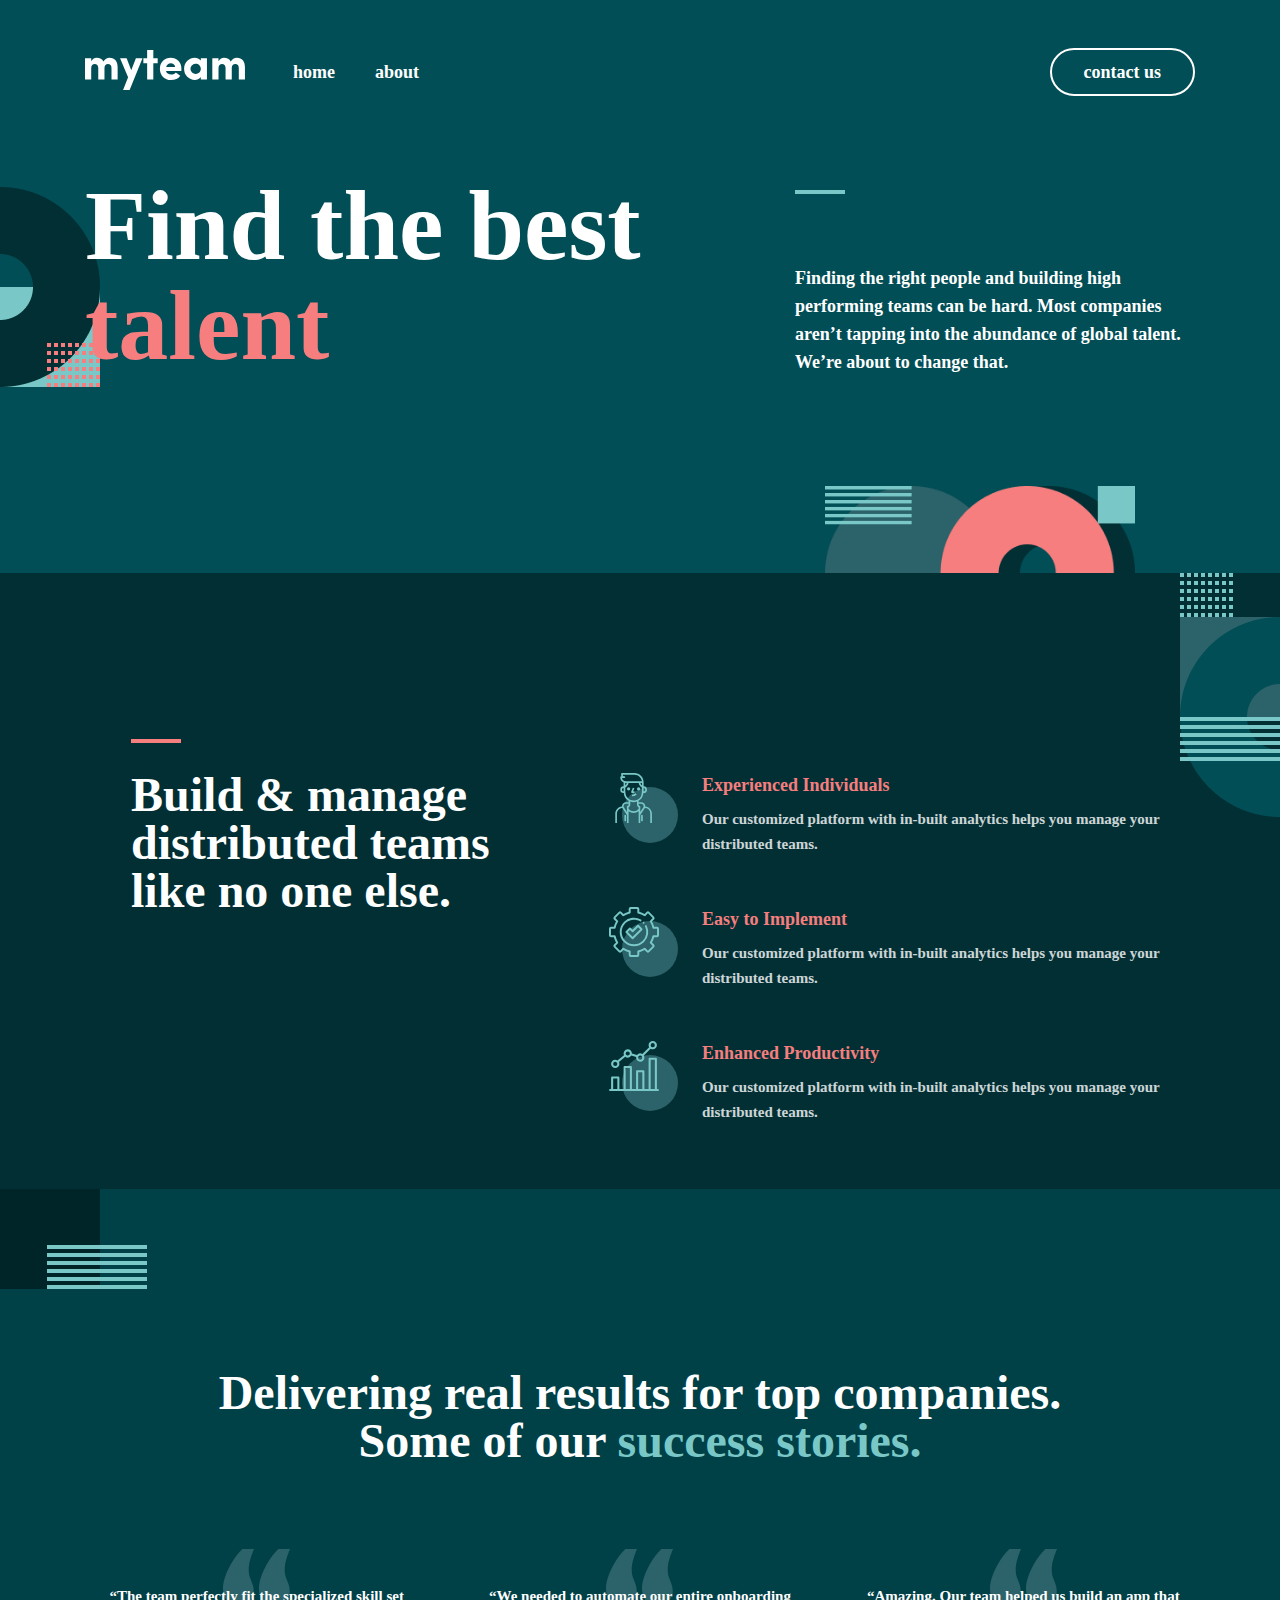
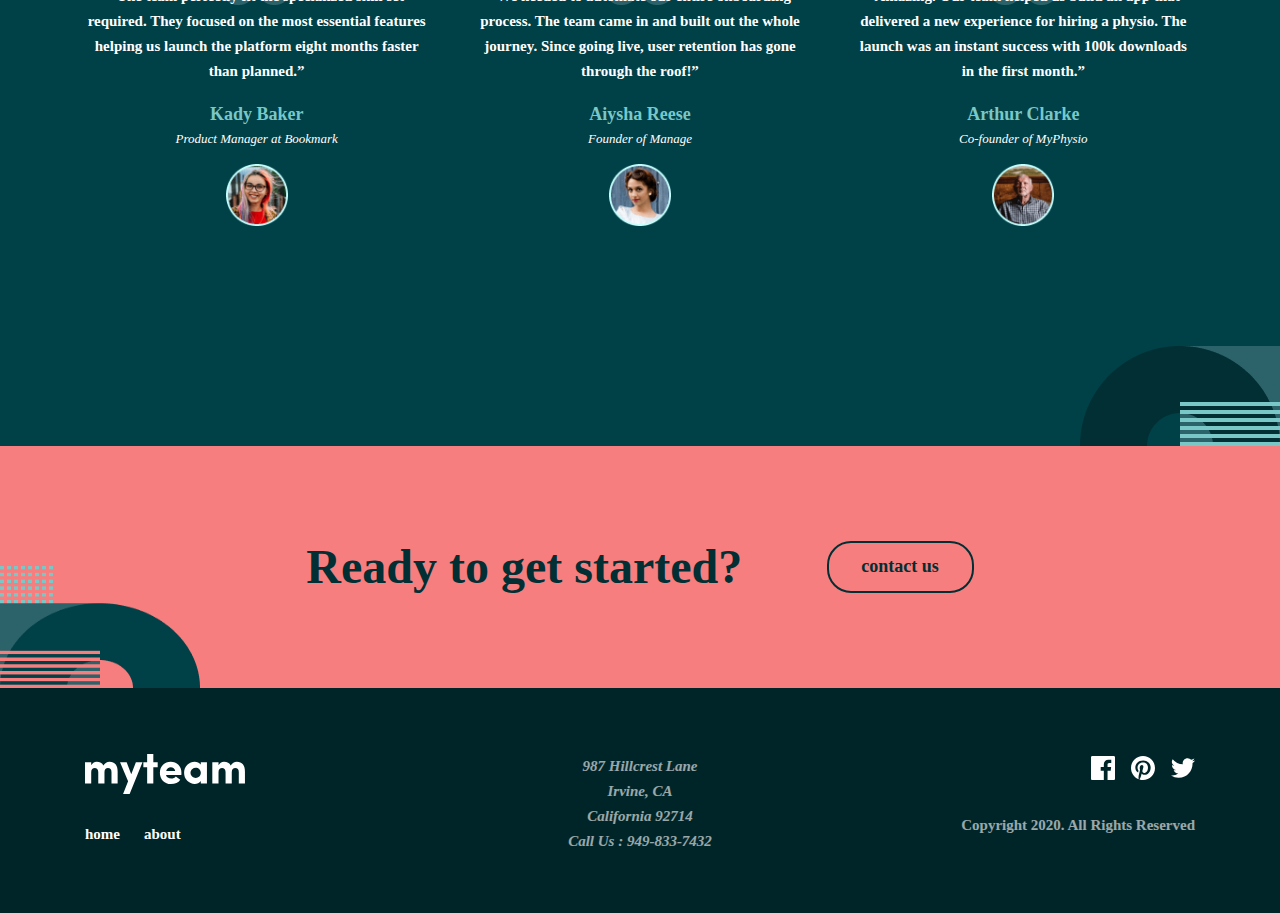
==== index.html @ 20b9036e "MyTeam" ====
<!DOCTYPE html>
<html lang="en">
<head>
  <meta charset="UTF-8">
  <meta http-equiv="X-UA-Compatible" content="IE=edge">
  <meta name="viewport" content="width=device-width, initial-scale=1.0">
  <title>Document</title>
  <link rel="stylesheet" href="./css/main.min.css">
</head>
<body>
    <div class="hero">
        <div class="container">
            <div class="hero__wrapper">
                <header class="hero__header header">
                    <div class="header__left">
                        <a class="header__logo-link" href="#index.html">
                            <img class="header__logo-img" src="./images/site-logo.svg" alt="Header logom images" width="160" height="40">
                        </a>
                         <nav class="header__nav nav">
                                <ul class="nav__list">
                                    <li class="nav__item">
                                        <a href="#" class="nav__link">home</a>
                                    </li>
                                    <li class="nav__item">
                                        <a href="#" class="nav__link">about</a>
                                    </li>
                                </ul>
                            </nav>
                    </div>
                        <button class="header__button" type="button">contact us</button>
                        
                            <div class="humburger">
                                <span class="humburger__content"></span>
                                <div class="humburger-box">
                                    <ul class="humburger__list">
                                        <li class="humburger__item">
                                            <a href="#" class="humburger__link">home</a>
                                        </li>
                                        <li class="humburger__item">
                                            <a href="#" class="humburger__link">about</a>
                                        </li>
                                        <li class="humburger__item">
                                            <button class="humburger__button" type="button">contact us</button>
                                        </li>
                                    </ul>
                                 
                                </div>
                            </div>
                        
                </header>
                <div class="hero__content">
                    <h1 class="hero__title">Find the <br class="br"> best <span class="hero__title--red-word">talent</span></h1>
                    <p class="hero__text">Finding the right people and building high performing teams can be hard. Most companies aren’t tapping into the abundance of global talent. We’re about to change that.</p>
                </div>
            </div>
        </div>
    </div>
    <section id="manage-build">
        <div class="container">
            <div class="manage-build__wrapper">
                <h2 class="manage-build__title">Build & manage distributed teams like no one else.</h2>

                <ul class="manage-build__list">
                    <li class="manage-build__item">
                        <span class="manage-build__icon-place"></span>
                        <h3 class="manage-build__item-title">Experienced Individuals</h3>
                        <p class="manage-build__item-text">Our customized platform with in-built analytics helps you manage your distributed teams.</p>

                    </li>
                    <li class="manage-build__item">
                        <span class="manage-build__icon-place"></span>
                        <h3 class="manage-build__item-title">Easy to Implement</h3>
                        <p class="manage-build__item-text">Our customized platform with in-built analytics helps you manage your distributed teams.</p>
                    </li>
                    <li class="manage-build__item">
                        <span class="manage-build__icon-place"></span>
                        <h3 class="manage-build__item-title">Enhanced Productivity</h3>
                        <p class="manage-build__item-text">Our customized platform with in-built analytics helps you manage your distributed teams.</p>
                    </li>
                </ul>
            </div>
        </div>
    </section>
    <section id="sucsess-stories">
        <div class="container">
            <div class="sucsess-stories__wrapper">
                <h2 class="sucsess-stories__title">Delivering real results for top companies. Some of our <span class="sucsess-stories__title--blue">success stories.</span></h2>
                <ul class="sucsess-stories__list">
                    <li class="sucsess-stories__item">
                        <p class="sucsess-stories__item-text"> “The team perfectly fit the specialized skill set required. They focused on the most essential features helping us launch the platform eight months faster than planned.”</p>
                        <span class="sucsess-stories__item-title">Kady Baker</span>
                        <span class="sucsess-stories__item-subtitle">Product Manager at Bookmark</span>
                        <img class="sucsess-stories__item-img" src="./images/Kady.png" alt="Kady images" width="62" height="62">
                    </li>
                    <li class="sucsess-stories__item">
                        <p class="sucsess-stories__item-text">“We needed to automate our entire onboarding process. The team came in and built out the whole journey. Since going live, user retention has gone through the roof!”</p>
                        <span class="sucsess-stories__item-title">Aiysha Reese</span>
                        <span class="sucsess-stories__item-subtitle">Founder of Manage</span>
                        <img class="sucsess-stories__item-img" src="./images/Aisha.png" alt="Aisha images" width="62" height="62">
                    </li>
                    <li class="sucsess-stories__item">
                        <p class="sucsess-stories__item-text">“Amazing. Our team helped us build an app that delivered a new experience for hiring a physio. The launch was an instant success with 100k downloads in the first month.”</p>
                        <span class="sucsess-stories__item-title">Arthur Clarke</span>
                        <span class="sucsess-stories__item-subtitle">Co-founder of MyPhysio</span>
                        <img class="sucsess-stories__item-img" src="./images/aurtur.png" alt="Aurtur images" width="62" height="62">
                    </li>
                </ul>
            </div>
        </div>
    </section>
    <section id="ready-to-get">
        <div class="container">
            <div class="ready-to-get__wrapper">
                <h2 class="ready-to-get__title">Ready to get started?</h2>
                <button class="ready-to-get__button" type="button">contact us</button>
            </div>
        </div>
    </section>
    <footer id="footer">
        <div class="container">
            <div class="footer__wrapper">
                <a href="#" class="footer__logo-link">
                    <img src="../images/site-logo.svg" alt="Footer logo" class="footer__logo-img">
                </a>
            
                <nav class="footer__nav footer-nav">
                       <ul class="footer-nav__list">
                           <li class="footer-nav__item">
                               <a href="#" class="footer-nav__link">home</a>
                             </li>
                            <li class="footer-nav__item">
                                <a href="#" class="footer-nav__link">about</a>
                            </li>
                        </ul>
                </nav>
                <address class="footer__address">987  Hillcrest Lane <br> Irvine, CA <br> California 92714 <br> Call Us : 949-833-7432</address>
                <ul class="footer__social-box social-box">
                    <li class="social-box__item"><a href="#" class="social-box__link">
                        <!-- <img src="./images/facebook.svg" alt="Faacebook images" width="24" height="24"> -->
                        <svg class="social-box__img"  width="24" height="24" fill="none" xmlns="http://www.w3.org/2000/svg"><path d="M22.675 0H1.325C.593 0 0 .593 0 1.325v21.351C0 23.407.593 24 1.325 24H12.82v-9.294H9.692v-3.622h3.128V8.413c0-3.1 1.893-4.788 4.659-4.788 1.325 0 2.463.099 2.795.143v3.24l-1.918.001c-1.504 0-1.795.715-1.795 1.763v2.313h3.587l-.467 3.622h-3.12V24h6.116c.73 0 1.323-.593 1.323-1.325V1.325C24 .593 23.407 0 22.675 0z" fill="#fff"/></svg>
                    </a></li>
                    <li class="social-box__item"><a href="#" class="social-box__link">
                        <!-- <img src="./images/piterest.svg" alt="Pinterest images"> -->
                        <svg  class="social-box__img" width="24" height="24" fill="none" xmlns="http://www.w3.org/2000/svg"><path d="M12 0C5.373 0 0 5.372 0 12c0 5.084 3.163 9.426 7.627 11.174-.105-.949-.2-2.405.042-3.441.218-.937 1.407-5.965 1.407-5.965s-.359-.719-.359-1.782c0-1.668.967-2.914 2.171-2.914 1.023 0 1.518.769 1.518 1.69 0 1.029-.655 2.568-.994 3.995-.283 1.194.599 2.169 1.777 2.169 2.133 0 3.772-2.249 3.772-5.495 0-2.873-2.064-4.882-5.012-4.882-3.414 0-5.418 2.561-5.418 5.207 0 1.031.397 2.138.893 2.738a.36.36 0 01.083.345l-.333 1.36c-.053.22-.174.267-.402.161-1.499-.698-2.436-2.889-2.436-4.649 0-3.785 2.75-7.262 7.929-7.262 4.163 0 7.398 2.967 7.398 6.931 0 4.136-2.607 7.464-6.227 7.464-1.216 0-2.359-.631-2.75-1.378l-.748 2.853c-.271 1.043-1.002 2.35-1.492 3.146C9.57 23.812 10.763 24 12 24c6.627 0 12-5.373 12-12 0-6.628-5.373-12-12-12z" fill="#fff"/></svg>
                    </a></li>
                    <li class="social-box__item"><a href="#" class="social-box__link">
                        <!-- <img src="./images/twitter.svg" alt="Twitter images"> -->
                        <svg class="social-box__img" width="24" height="20" fill="none" xmlns="http://www.w3.org/2000/svg"><path d="M24 2.557a9.83 9.83 0 01-2.828.775A4.932 4.932 0 0023.337.608a9.864 9.864 0 01-3.127 1.195A4.916 4.916 0 0016.616.248c-3.179 0-5.515 2.966-4.797 6.045A13.978 13.978 0 011.671 1.149a4.93 4.93 0 001.523 6.574 4.903 4.903 0 01-2.229-.616c-.054 2.281 1.581 4.415 3.949 4.89a4.935 4.935 0 01-2.224.084 4.928 4.928 0 004.6 3.419A9.9 9.9 0 010 17.54a13.94 13.94 0 007.548 2.212c9.142 0 14.307-7.721 13.995-14.646A10.025 10.025 0 0024 2.557z" fill="#fff"/></svg>
                    </a></li>
                </ul>
                <p class="footer__text">Copyright 2020. All Rights Reserved</p>
            </div>
        </div>
    </footer>
</body>
</html>
---- css/main.min.css ----
/*! normalize.css v8.0.1 | MIT License | github.com/necolas/normalize.css */html{line-height:1.15;-webkit-text-size-adjust:100%}body{margin:0}main{display:block}h1{font-size:2em;margin:.67em 0}hr{box-sizing:content-box;height:0;overflow:visible}pre{font-family:monospace,monospace;font-size:1em}a{background-color:transparent}abbr[title]{border-bottom:none;text-decoration:underline;-webkit-text-decoration:underline dotted;text-decoration:underline dotted}b,strong{font-weight:bolder}code,kbd,samp{font-family:monospace,monospace;font-size:1em}small{font-size:80%}sub,sup{font-size:75%;line-height:0;position:relative;vertical-align:baseline}sub{bottom:-0.25em}sup{top:-0.5em}img{border-style:none}button,input,optgroup,select,textarea{font-family:inherit;font-size:100%;line-height:1.15;margin:0}button,input{overflow:visible}button,select{text-transform:none}button,[type=button],[type=reset],[type=submit]{-webkit-appearance:button}button::-moz-focus-inner,[type=button]::-moz-focus-inner,[type=reset]::-moz-focus-inner,[type=submit]::-moz-focus-inner{border-style:none;padding:0}button:-moz-focusring,[type=button]:-moz-focusring,[type=reset]:-moz-focusring,[type=submit]:-moz-focusring{outline:1px dotted ButtonText}fieldset{padding:.35em .75em .625em}legend{box-sizing:border-box;color:inherit;display:table;max-width:100%;padding:0;white-space:normal}progress{vertical-align:baseline}textarea{overflow:auto}[type=checkbox],[type=radio]{box-sizing:border-box;padding:0}[type=number]::-webkit-inner-spin-button,[type=number]::-webkit-outer-spin-button{height:auto}[type=search]{-webkit-appearance:textfield;outline-offset:-2px}[type=search]::-webkit-search-decoration{-webkit-appearance:none}::-webkit-file-upload-button{-webkit-appearance:button;font:inherit}details{display:block}summary{display:list-item}template{display:none}[hidden]{display:none}html{box-sizing:border-box;height:100%;scroll-behavior:smooth}*,*::before,*::after{box-sizing:inherit}body{display:flex;flex-direction:column;height:100%;padding:0;margin:0;font-family:Livvic;overflow-x:hidden;background-color:#fff}img{max-width:100%;height:auto}@font-face{font-family:"Livvic";src:url("./fonts/Livvic-Bold.woff2") format("woff2"),url("./fonts/Livvic-Bold.woff") format("woff");font-weight:bold;font-style:normal;font-display:swap}@font-face{font-family:"Livvic";src:url("./fonts/Livvic-SemiBold.woff2") format("woff2"),url("./fonts/Livvic-SemiBold.woff") format("woff");font-weight:600;font-style:normal;font-display:swap}@font-face{font-family:"Livvic";src:url("./fonts/Livvic-SemiBoldItalic.woff2") format("woff2"),url("./fonts/Livvic-SemiBoldItalic.woff") format("woff");font-weight:600;font-style:italic;font-display:swap}@font-face{font-family:"Livvic";src:url("./fonts/Livvic-Medium.woff2") format("woff2"),url("./fonts/Livvic-Medium.woff") format("woff");font-weight:500;font-style:normal;font-display:swap}.visually-hidden{clip:rect(0 0 0 0);-webkit-clip-path:inset(50%);clip-path:inset(50%);height:1px;overflow:hidden;position:absolute;white-space:nowrap;width:1px}.container{max-width:1150px;margin-left:auto;margin-right:auto;padding-left:20px;padding-right:20px}.hero{background-color:#014e56}.hero__wrapper{padding-top:48px;padding-bottom:197px;background-image:url(../images/hero-bg-img-2.png);background-repeat:no-repeat;background-size:310px auto;background-position:bottom 0px center}.header{display:flex;align-items:center;justify-content:space-between;margin-bottom:80px}.header__left{display:flex;align-items:center}.header__nav{display:none}.header__button{display:none}.humburger{position:relative;width:35px;height:35px;border-radius:15%;display:flex;justify-content:center;align-items:center}.humburger-box{display:none;position:absolute;width:250px;height:200vh;top:-50px;right:-20px;background-color:#2c6269}.humburger__content{position:relative;display:block;width:50%;height:2px;background-color:#fff;border-radius:10px;z-index:1}.humburger__button{display:block;border:2px solid #fff;box-sizing:border-box;border-radius:24px;color:#fff;padding:6px 25px;font-size:14px;line-height:20px;background:#014e56;font-family:Livvic;font-style:normal;font-weight:600;transition:all .3s ease;margin-top:8px}.humburger__button:hover{background-color:#fff;color:#002529;cursor:pointer}.humburger__content::before{display:block;position:absolute;width:100%;top:-8px;height:2px;background-color:#fff;content:" ";transition:all .2s ease-in;transform-origin:center}.humburger__content::after{position:absolute;content:"";display:block;width:100%;height:2px;background-color:#fff;top:8px;transition:all .2s ease-in;transform-origin:center}.humburger__list{list-style-type:none;padding:0;margin:0;width:200px;position:absolute;right:30px;top:120px}.humburger__link{display:inline-block;text-decoration:none;font-style:normal;font-weight:600;font-size:18px;line-height:28px;color:#fff}.humburger__link:hover{color:#f67e7e}.humburger:hover .humburger-box{display:block}.humburger:hover .humburger__content{height:0}.humburger:hover+.humburger-box{display:block}.humburger:hover .humburger__content::before{transform:translateY(8px) rotate(45deg)}.humburger:hover .humburger__content::after{transform:translateY(-8px) rotate(-45deg)}.hero__title{max-width:200px;font-style:normal;font-weight:bold;font-size:40px;line-height:40px;color:#fff;text-align:center;margin:0;margin-bottom:18px;margin-left:auto;margin-right:auto}.hero__title--red-word{color:#f67e7e}.br{display:none}.hero__text{font-style:normal;font-weight:600;font-size:15px;line-height:28px;color:#fff;text-align:center;margin:0}@media only screen and (min-width: 426PX){.humburger{width:45px;height:45px}.hero__title{max-width:500px;margin-left:auto;margin-right:auto;font-size:64px;line-height:56px}}@media only screen and (min-width: 600PX){.hero__title{max-width:500px;margin-left:auto;margin-right:auto;font-size:64px;line-height:56px}.hero__text{width:430px;margin-left:auto;margin-right:auto}.humburger{display:none}.header__nav{display:block;margin-left:48px}.nav__list{list-style-type:none;padding:0;margin:0;display:flex}.nav__item~.nav__item{margin-left:40px}.nav__link{display:inline-block;text-decoration:none;color:#fff;font-style:normal;font-weight:600;font-size:18px;line-height:28px;transition:all .3s ease}.nav__link:hover{color:#f67e7e}.header__button{display:block;border:2px solid #fff;box-sizing:border-box;border-radius:24px;color:#fff;padding:8px 32px;font-size:18px;line-height:28px;background:#014e56;font-family:Livvic;font-style:normal;font-weight:600;transition:all .3s ease}.header__button:hover{background-color:#fff;color:#002529;cursor:pointer}}@media only screen and (min-width: 1000px){.hero{background-image:url(../images/hero-bg-img-left.png);background-repeat:no-repeat;background-size:100px auto;background-position:left center}.hero__wrapper{background-position:bottom 0 right 60px}.hero__content{display:flex;align-items:flex-end;justify-content:space-between}.hero__title{max-width:635px;font-weight:bold;font-size:100px;line-height:100px;text-align:left;margin:0}.hero__text{max-width:400px;text-align:left;font-weight:600;font-size:18px;line-height:28px;margin:0}.hero__text::before{content:"";display:block;width:50px;height:4px;background-color:#79c8c7;margin-bottom:70px}}#manage-build{background-color:#012f34;background-image:url(../images/manage-build-bg-right.png);background-repeat:no-repeat;background-position:top 0 right 0}.manage-build__wrapper{padding-top:198px;padding-bottom:64px}.manage-build__title{width:220px;font-style:normal;font-weight:bold;font-size:32px;line-height:32px;color:#fff;margin:0;margin-bottom:56px;position:relative}.manage-build__title::before{width:50px;height:4px;background-color:#f67e7e;display:block;content:"";position:absolute;top:-32px}.manage-build__list{list-style-type:none;padding:0;margin:0}.manage-build__item{text-align:center;position:relative}.manage-build__item~.manage-build__item{margin-top:48px}.manage-build__icon-place{width:56px;height:56px;background-color:#2c6269;border-radius:50%;display:block;margin-left:auto;margin-right:auto;position:relative}.manage-build__item:nth-child(1) .manage-build__icon-place:before{background-image:url(../images/Experienced-Individuals-icon.svg);background-repeat:no-repeat;background-size:50px auto;position:absolute;left:-13px;top:-14px;width:56px;height:56px;display:inline-block;content:""}.manage-build__item:nth-child(2) .manage-build__icon-place:before{background-image:url(../images/Easy-to-Implement.svg);background-repeat:no-repeat;background-size:50px auto;position:absolute;left:-13px;top:-14px;width:56px;height:56px;display:inline-block;content:""}.manage-build__item:nth-child(3) .manage-build__icon-place:before{background-image:url(../images/Enhanced-Productivity.svg);background-repeat:no-repeat;background-size:50px auto;position:absolute;left:-13px;top:-14px;width:56px;height:56px;display:inline-block;content:""}.manage-build__item-title{font-style:normal;font-weight:bold;font-size:18px;line-height:28px;color:#f67e7e;margin:0;margin-bottom:8px}.manage-build__item-text{font-style:normal;font-weight:600;font-size:15px;line-height:25px;color:#fff;mix-blend-mode:normal;opacity:.8;margin:0;padding:0;text-align:center}@media only screen and (min-width: 480px){.manage-build__title{width:370px}}@media only screen and (min-width: 555px){.manage-build__title{width:445px}}@media only screen and (min-width: 668px){.manage-build__title{width:573px;text-align:left;padding-right:80px;margin-left:auto;margin-right:auto}.manage-build__item{width:573px;-moz-text-align-last:left;text-align-last:left;padding-left:80px;margin-left:auto;margin-right:auto}.manage-build__item-text{text-align:left}.manage-build__icon-place{position:absolute;left:0;top:16px}}@media only screen and (min-width: 1000px){.manage-build__title{font-size:48px;line-height:48px;width:445px}.manage-build__wrapper{display:flex}}#sucsess-stories{background-color:#004047;background-image:url(../images/sucsess-stories-bg-top-img.png),url(../images/sucsess-stories-bg-bottom-img.png);background-size:147px 100px,200px 100px;background-position:left 0 top 0,bottom 0 right 0;background-repeat:no-repeat}.sucsess-stories__wrapper{padding-top:140px;padding-bottom:140px;display:block}.sucsess-stories__title{max-width:530px;margin-left:auto;margin-right:auto;font-style:normal;font-weight:bold;font-size:32px;line-height:32px;text-align:center;color:#fff;margin-bottom:84px}.sucsess-stories__title--blue{color:#79c8c7}.sucsess-stories__list{list-style-type:none;padding:0;margin:0}.sucsess-stories__item::before{background-image:url(../images/comma.png);background-size:67px 56px;background-repeat:no-repeat;width:67px;height:56px;display:block;margin-left:auto;margin-right:auto;margin-bottom:-21px;content:""}.sucsess-stories__item:not(:last-child){margin-bottom:80px}.sucsess-stories__item-text{max-width:534px;color:#fff;font-style:normal;font-weight:600;font-size:15px;line-height:25px;text-align:center;margin:0;margin-left:auto;margin-right:auto;margin-bottom:16px}.sucsess-stories__item-title{font-style:normal;font-weight:bold;font-size:18px;line-height:28px;text-align:center;color:#79c8c7;display:block;margin-bottom:2px}.sucsess-stories__item-subtitle{font-style:italic;font-weight:500;font-size:13px;line-height:18px;text-align:center;color:#fff;display:block}.sucsess-stories__item-img{display:block;margin-left:auto;margin-right:auto;margin-top:16px}@media only screen and (min-width: 920px){.sucsess-stories__title{font-weight:bold;font-size:48px;line-height:48px;text-align:center;max-width:900px}.sucsess-stories__list{display:flex;justify-content:space-between;align-items:flex-start}.sucsess-stories__item~.sucsess-stories__item{margin-left:40px}}#ready-to-get{background-color:#f67e7e;background-image:url(../images/ready-to-get-started-bg-img.png);background-repeat:no-repeat;background-size:200px 122px;background-position:left 0 bottom 0}.ready-to-get__wrapper{padding-top:95px;padding-bottom:95px;display:flex;flex-direction:column;align-items:center}.ready-to-get__title{font-style:normal;font-weight:bold;font-size:32px;line-height:32px;text-align:center;color:#012f34;width:280px;margin:0;margin-bottom:24px}.ready-to-get__button{border:2px solid #012f34;background:#f67e7e;padding:9px 33px 11px 32px;box-sizing:border-box;border-radius:24px;font-style:normal;font-weight:600;font-size:18px;line-height:28px;color:#012f34;outline:none;transition:all .3s ease}.ready-to-get__button:hover{background-color:#012f34;color:#fff;cursor:pointer}@media only screen and (min-width: 600px){.ready-to-get__wrapper{flex-direction:row;justify-content:center;align-items:center}.ready-to-get__title{width:auto;margin:0;margin-right:85px}}@media only screen and (min-width: 800px){.ready-to-get__title{font-size:48px;line-height:48px}}#footer{background-color:#002529}.footer__wrapper{padding-top:66px;padding-bottom:66px;display:flex;flex-direction:column;align-items:center;position:relative}.footer__logo-link{display:inline-block;text-decoration:none;margin-bottom:24px}.footer-nav__list{list-style-type:none;padding:0;margin:0;display:flex;align-items:center;justify-content:center;margin-bottom:24px}.footer-nav__item~.footer-nav__item{margin-left:24px}.footer-nav__link{display:inline-block;text-decoration:none;font-style:normal;font-weight:600;font-size:15px;line-height:25px;color:#fff;transition:all .3s ease}.footer-nav__item:hover .footer-nav__link{color:#f67e7e}.footer-nav__item:active .footer-nav__link{transform:scale(0.9)}.footer__address{font-style:italic;font-weight:600;font-size:15px;line-height:25px;text-align:center;mix-blend-mode:normal;opacity:.6;color:#fff;margin-bottom:40px}.footer__social-box{list-style-type:none;padding:0;margin:0;display:flex;align-items:center;justify-content:center}.social-box__img{transition:all .3s ease}.social-box__img:hover path{fill:#f67e7e}.social-box__item~.social-box__item{margin-left:16px}.footer__text{font-style:normal;font-weight:600;font-size:15px;line-height:25px;text-align:center;color:#fff;mix-blend-mode:normal;opacity:.6}@media only screen and (min-width: 600px){.footer__wrapper{display:block}.footer-nav__list{justify-content:flex-start;position:relative;margin:0;margin-top:25px}.footer__address{text-align:right;margin-top:-110px}.footer__social-box{justify-content:flex-start}.footer__text{text-align:right;position:absolute;right:0;bottom:60px}}@media only screen and (min-width: 770px){.footer__wrapper{display:block}.footer-nav__list{justify-content:flex-start;position:relative;margin:0}.footer__address{text-align:center;position:absolute;margin:0;top:66px;left:50%;transform:translate(-50%)}.footer__social-box{justify-content:flex-end;position:absolute;right:0;top:68px}.footer__text{text-align:right}}/*# sourceMappingURL=main.min.css.map */
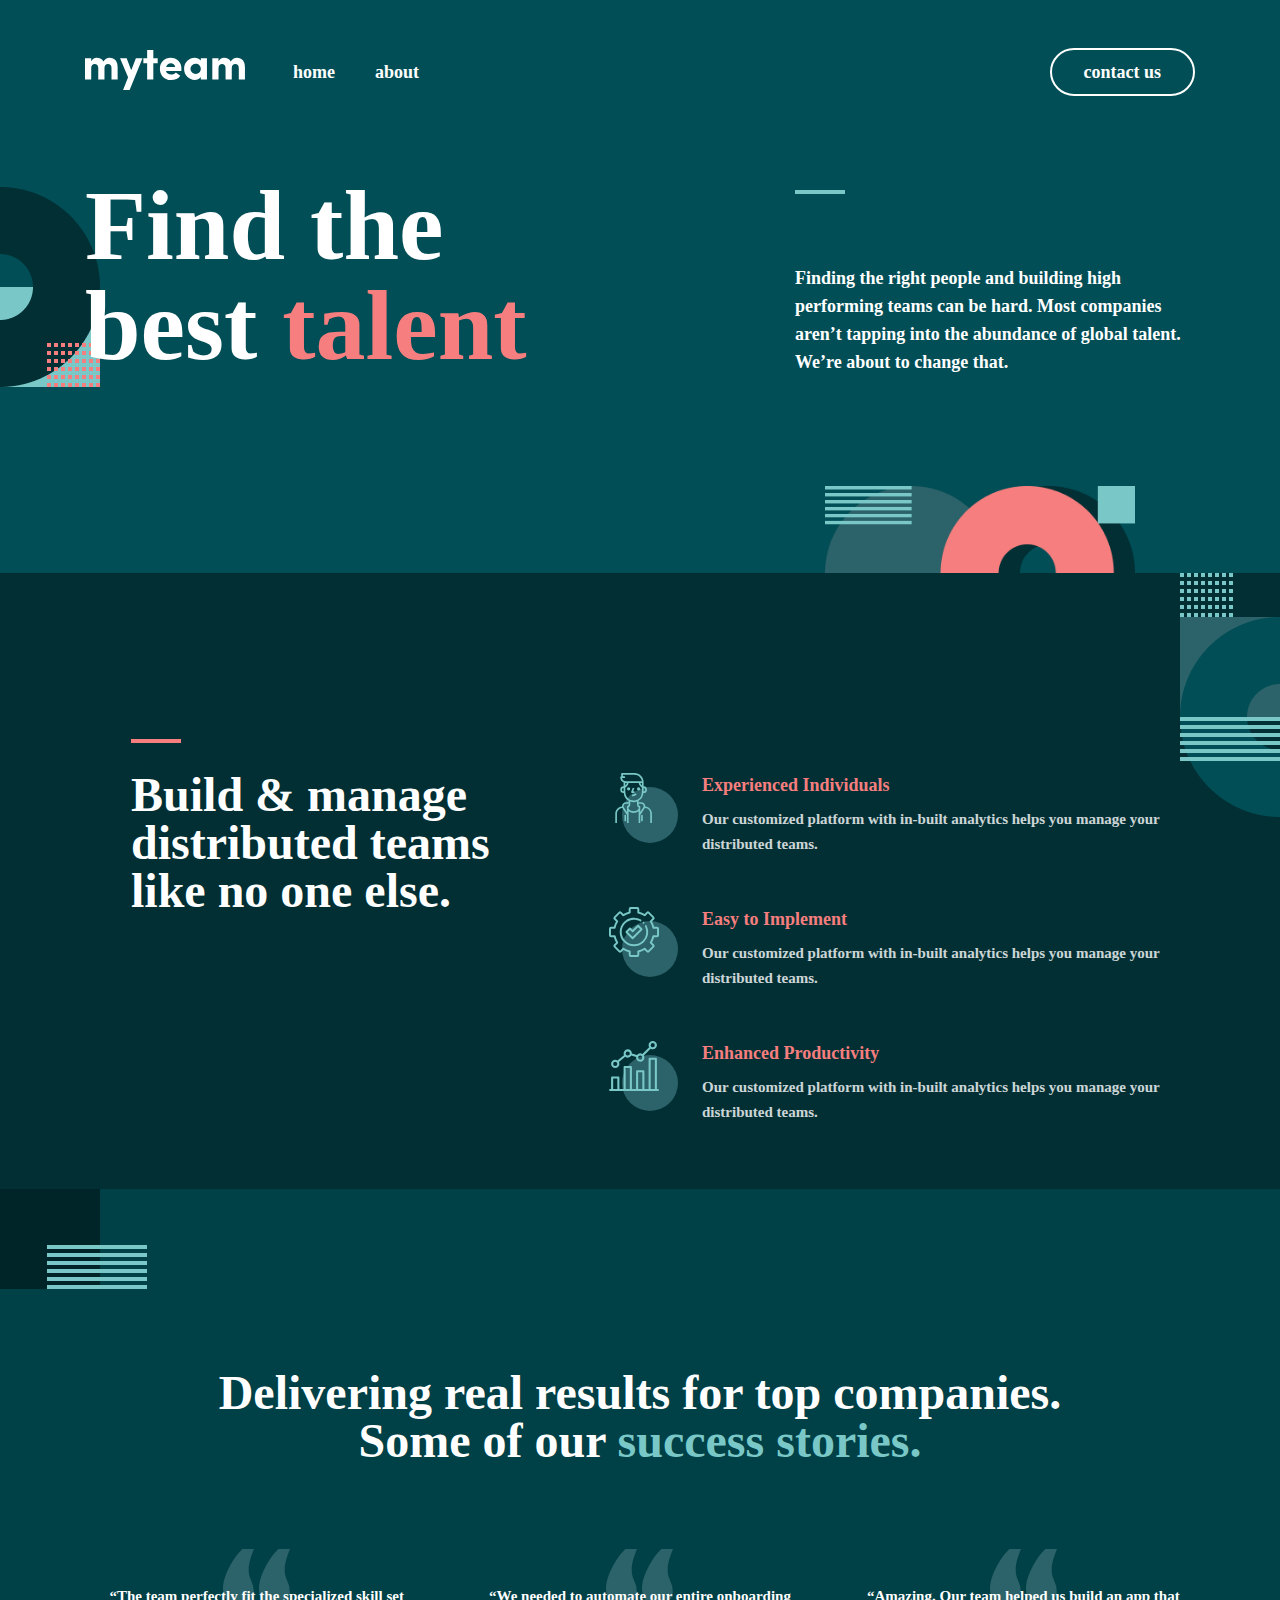
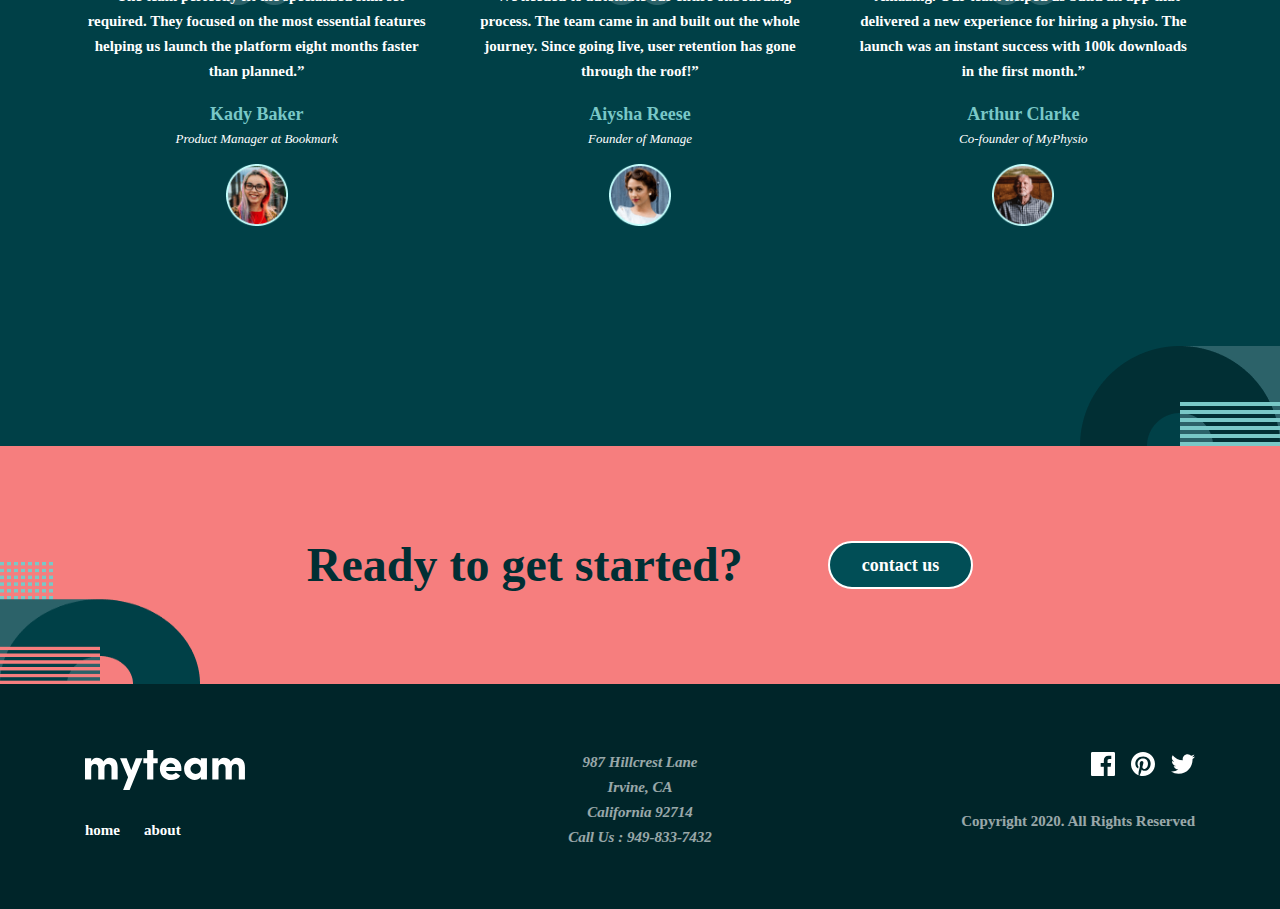
==== commit 1e16a273: "add about page and contacts page" ====
--- a/index.html
+++ b/index.html
@@ -11,36 +11,36 @@
     <div class="hero">
         <div class="container">
             <div class="hero__wrapper">
-                <header class="hero__header header">
-                    <div class="header__left">
-                        <a class="header__logo-link" href="#index.html">
-                            <img class="header__logo-img" src="./images/site-logo.svg" alt="Header logom images" width="160" height="40">
+                <header class="hero__header site-header">
+                    <div class="site-header__left">
+                        <a class="site-header__logo-link" href="#index.html">
+                            <img class=site-header__logo-img" src="./images/site-logo.svg" alt="Header logom images" width="160" height="40">
                         </a>
-                         <nav class="header__nav nav">
-                                <ul class="nav__list">
-                                    <li class="nav__item">
-                                        <a href="#" class="nav__link">home</a>
-                                    </li>
-                                    <li class="nav__item">
-                                        <a href="#" class="nav__link">about</a>
-                                    </li>
-                                </ul>
-                            </nav>
+                        <nav class="site-header__nav nav">
+                            <ul class="nav__list">
+                                <li class="nav__item">
+                                    <a href="index.html" class="nav__link">home</a>
+                                </li>
+                                <li class="nav__item">
+                                    <a href="about-page.html" class="nav__link">about</a>
+                                </li>
+                            </ul>
+                        </nav>
                     </div>
-                        <button class="header__button" type="button">contact us</button>
+                    <a class="site-header__button" href="contacts.html" type="button">contact us</a>
                         
                             <div class="humburger">
                                 <span class="humburger__content"></span>
                                 <div class="humburger-box">
                                     <ul class="humburger__list">
                                         <li class="humburger__item">
-                                            <a href="#" class="humburger__link">home</a>
+                                            <a href="index.html" class="humburger__link">home</a>
                                         </li>
                                         <li class="humburger__item">
-                                            <a href="#" class="humburger__link">about</a>
+                                            <a href="about-page.html" class="humburger__link">about</a>
                                         </li>
                                         <li class="humburger__item">
-                                            <button class="humburger__button" type="button">contact us</button>
+                                            <a class="humburger__button" href="contacts.html" type="button">contact us</a>
                                         </li>
                                     </ul>
                                  
@@ -112,45 +112,45 @@
         <div class="container">
             <div class="ready-to-get__wrapper">
                 <h2 class="ready-to-get__title">Ready to get started?</h2>
-                <button class="ready-to-get__button" type="button">contact us</button>
+                <a class="site-header__button" href="contacts.html" type="button">contact us</a>
             </div>
         </div>
     </section>
-    <footer id="footer">
+ <footer id="site-footer">
         <div class="container">
-            <div class="footer__wrapper">
-                <a href="#" class="footer__logo-link">
-                    <img src="../images/site-logo.svg" alt="Footer logo" class="footer__logo-img">
+            <div class="site-footer__wrapper">
+                <a href="#" class="site-footer__logo-link">
+                  <svg width="160" height="40" fill="none" xmlns="http://www.w3.org/2000/svg"><path fill-rule="evenodd" clip-rule="evenodd" d="M68.317 29.531V13.214H72.7V8.192h-4.383V0h-6.17v8.192h-3.793v5.022h3.793v16.317h6.17zM6.214 18.237V29.53H0V8.192h6.214v3.103c.508-1.101 1.235-1.972 2.18-2.612a6.251 6.251 0 013.27-.915c3.3 0 5.53 1.25 6.694 3.75 1.526-2.53 3.597-3.795 6.213-3.795s4.615.841 5.996 2.522c1.38 1.682 2.071 4.07 2.071 7.166v12.12H26.49V18.147c0-1.31-.313-2.343-.938-3.102-.654-.76-1.511-1.139-2.572-1.139-1.061 0-1.912.357-2.551 1.072-.64.714-.96 1.8-.96 3.259V29.53h-6.213V18.013c-.058-1.28-.4-2.284-1.025-3.013-.64-.73-1.468-1.094-2.485-1.094-1.018 0-1.86.35-2.53 1.05-.668.699-1.002 1.793-1.002 3.28zM57.498 8.192L44.635 40h-6.563l5.015-12.656-8.045-19.152h6.606l4.6 12.098 4.644-12.098h6.606zm37.794 17.455c-1.933 2.902-5.109 4.346-9.527 4.33-3.067 0-5.654-1.034-7.762-3.102-2.079-2.098-3.118-4.792-3.118-8.08 0-3.289 1.04-5.96 3.118-8.014 2.079-2.053 4.651-3.073 7.718-3.058 3.067 0 5.618 1.042 7.653 3.125 2.035 2.083 3.06 4.792 3.074 8.125 0 .03-.03.685-.087 1.965H81.077c.116 1.13.683 2.008 1.7 2.633 1.018.625 2.166.938 3.445.938 1.992 0 3.51-.67 4.557-2.009l4.513 3.147zm-5.102-8.683h-9.026c.233-1.16.814-2.068 1.745-2.723.9-.655 1.874-.967 2.921-.937a4.987 4.987 0 012.856.982c.858.625 1.36 1.518 1.504 2.678zm22.898 12.255c-1.177.506-2.303.744-3.379.714-2.863 0-5.349-1.027-7.456-3.08-2.108-2.054-3.162-4.725-3.162-8.014 0-3.288 1.09-5.96 3.271-8.013 2.18-2.054 4.629-3.088 7.347-3.103 1.105 0 2.238.246 3.401.737 1.163.49 2.057 1.19 2.682 2.098V8.192h6.148v21.34h-6.148v-2.434c-.625.908-1.526 1.615-2.704 2.12zm-2.376-5.313c-1.41 0-2.624-.476-3.641-1.428-1.047-.953-1.57-2.158-1.57-3.616 0-1.444.523-2.657 1.57-3.639 1.134-.967 2.376-1.45 3.728-1.45 1.352 0 2.522.476 3.51 1.428.989.952 1.483 2.172 1.483 3.66 0 1.489-.494 2.701-1.483 3.639-.988.938-2.187 1.406-3.597 1.406zm22.81-5.67v11.295h-6.213V8.192h6.213v3.103c.509-1.101 1.236-1.972 2.181-2.612a6.248 6.248 0 013.27-.915c3.299 0 5.531 1.25 6.693 3.75 1.527-2.53 3.598-3.795 6.214-3.795 2.616 0 4.615.841 5.996 2.522 1.38 1.682 2.071 4.07 2.071 7.166v12.12h-6.148V18.147c0-1.31-.313-2.343-.938-3.102-.654-.76-1.511-1.139-2.573-1.139-1.061 0-1.911.357-2.55 1.072-.64.714-.96 1.8-.96 3.259V29.53h-6.213V18.013c-.059-1.28-.4-2.284-1.025-3.013-.64-.73-1.468-1.094-2.486-1.094-1.017 0-1.86.35-2.529 1.05-.668.699-1.003 1.793-1.003 3.28z" fill="#fff"/></svg>
                 </a>
             
-                <nav class="footer__nav footer-nav">
+                <nav class="site-footer__nav footer-nav">
                        <ul class="footer-nav__list">
                            <li class="footer-nav__item">
-                               <a href="#" class="footer-nav__link">home</a>
+                               <a href="index.html" class="footer-item__link">home</a>
                              </li>
                             <li class="footer-nav__item">
-                                <a href="#" class="footer-nav__link">about</a>
+                                <a href="about-page.html" class="footer-item__link">about</a>
                             </li>
                         </ul>
                 </nav>
                 <address class="footer__address">987  Hillcrest Lane <br> Irvine, CA <br> California 92714 <br> Call Us : 949-833-7432</address>
                 <ul class="footer__social-box social-box">
                     <li class="social-box__item"><a href="#" class="social-box__link">
-                        <!-- <img src="./images/facebook.svg" alt="Faacebook images" width="24" height="24"> -->
+                         <!-- <img src="./images/facebook.svg" alt="Faacebook images" width="24" height="24">  -->
                         <svg class="social-box__img"  width="24" height="24" fill="none" xmlns="http://www.w3.org/2000/svg"><path d="M22.675 0H1.325C.593 0 0 .593 0 1.325v21.351C0 23.407.593 24 1.325 24H12.82v-9.294H9.692v-3.622h3.128V8.413c0-3.1 1.893-4.788 4.659-4.788 1.325 0 2.463.099 2.795.143v3.24l-1.918.001c-1.504 0-1.795.715-1.795 1.763v2.313h3.587l-.467 3.622h-3.12V24h6.116c.73 0 1.323-.593 1.323-1.325V1.325C24 .593 23.407 0 22.675 0z" fill="#fff"/></svg>
                     </a></li>
                     <li class="social-box__item"><a href="#" class="social-box__link">
-                        <!-- <img src="./images/piterest.svg" alt="Pinterest images"> -->
+                         <!-- <img src="./images/piterest.svg" alt="Pinterest images">  -->
                         <svg  class="social-box__img" width="24" height="24" fill="none" xmlns="http://www.w3.org/2000/svg"><path d="M12 0C5.373 0 0 5.372 0 12c0 5.084 3.163 9.426 7.627 11.174-.105-.949-.2-2.405.042-3.441.218-.937 1.407-5.965 1.407-5.965s-.359-.719-.359-1.782c0-1.668.967-2.914 2.171-2.914 1.023 0 1.518.769 1.518 1.69 0 1.029-.655 2.568-.994 3.995-.283 1.194.599 2.169 1.777 2.169 2.133 0 3.772-2.249 3.772-5.495 0-2.873-2.064-4.882-5.012-4.882-3.414 0-5.418 2.561-5.418 5.207 0 1.031.397 2.138.893 2.738a.36.36 0 01.083.345l-.333 1.36c-.053.22-.174.267-.402.161-1.499-.698-2.436-2.889-2.436-4.649 0-3.785 2.75-7.262 7.929-7.262 4.163 0 7.398 2.967 7.398 6.931 0 4.136-2.607 7.464-6.227 7.464-1.216 0-2.359-.631-2.75-1.378l-.748 2.853c-.271 1.043-1.002 2.35-1.492 3.146C9.57 23.812 10.763 24 12 24c6.627 0 12-5.373 12-12 0-6.628-5.373-12-12-12z" fill="#fff"/></svg>
                     </a></li>
                     <li class="social-box__item"><a href="#" class="social-box__link">
-                        <!-- <img src="./images/twitter.svg" alt="Twitter images"> -->
+                         <!-- <img src="./images/twitter.svg" alt="Twitter images">  -->
                         <svg class="social-box__img" width="24" height="20" fill="none" xmlns="http://www.w3.org/2000/svg"><path d="M24 2.557a9.83 9.83 0 01-2.828.775A4.932 4.932 0 0023.337.608a9.864 9.864 0 01-3.127 1.195A4.916 4.916 0 0016.616.248c-3.179 0-5.515 2.966-4.797 6.045A13.978 13.978 0 011.671 1.149a4.93 4.93 0 001.523 6.574 4.903 4.903 0 01-2.229-.616c-.054 2.281 1.581 4.415 3.949 4.89a4.935 4.935 0 01-2.224.084 4.928 4.928 0 004.6 3.419A9.9 9.9 0 010 17.54a13.94 13.94 0 007.548 2.212c9.142 0 14.307-7.721 13.995-14.646A10.025 10.025 0 0024 2.557z" fill="#fff"/></svg>
                     </a></li>
                 </ul>
                 <p class="footer__text">Copyright 2020. All Rights Reserved</p>
             </div>
         </div>
-    </footer>
+    </footer> 
 </body>
 </html>--- a/css/main.min.css
+++ b/css/main.min.css
@@ -1 +1 @@
-/*! normalize.css v8.0.1 | MIT License | github.com/necolas/normalize.css */html{line-height:1.15;-webkit-text-size-adjust:100%}body{margin:0}main{display:block}h1{font-size:2em;margin:.67em 0}hr{box-sizing:content-box;height:0;overflow:visible}pre{font-family:monospace,monospace;font-size:1em}a{background-color:transparent}abbr[title]{border-bottom:none;text-decoration:underline;-webkit-text-decoration:underline dotted;text-decoration:underline dotted}b,strong{font-weight:bolder}code,kbd,samp{font-family:monospace,monospace;font-size:1em}small{font-size:80%}sub,sup{font-size:75%;line-height:0;position:relative;vertical-align:baseline}sub{bottom:-0.25em}sup{top:-0.5em}img{border-style:none}button,input,optgroup,select,textarea{font-family:inherit;font-size:100%;line-height:1.15;margin:0}button,input{overflow:visible}button,select{text-transform:none}button,[type=button],[type=reset],[type=submit]{-webkit-appearance:button}button::-moz-focus-inner,[type=button]::-moz-focus-inner,[type=reset]::-moz-focus-inner,[type=submit]::-moz-focus-inner{border-style:none;padding:0}button:-moz-focusring,[type=button]:-moz-focusring,[type=reset]:-moz-focusring,[type=submit]:-moz-focusring{outline:1px dotted ButtonText}fieldset{padding:.35em .75em .625em}legend{box-sizing:border-box;color:inherit;display:table;max-width:100%;padding:0;white-space:normal}progress{vertical-align:baseline}textarea{overflow:auto}[type=checkbox],[type=radio]{box-sizing:border-box;padding:0}[type=number]::-webkit-inner-spin-button,[type=number]::-webkit-outer-spin-button{height:auto}[type=search]{-webkit-appearance:textfield;outline-offset:-2px}[type=search]::-webkit-search-decoration{-webkit-appearance:none}::-webkit-file-upload-button{-webkit-appearance:button;font:inherit}details{display:block}summary{display:list-item}template{display:none}[hidden]{display:none}html{box-sizing:border-box;height:100%;scroll-behavior:smooth}*,*::before,*::after{box-sizing:inherit}body{display:flex;flex-direction:column;height:100%;padding:0;margin:0;font-family:Livvic;overflow-x:hidden;background-color:#fff}img{max-width:100%;height:auto}@font-face{font-family:"Livvic";src:url("./fonts/Livvic-Bold.woff2") format("woff2"),url("./fonts/Livvic-Bold.woff") format("woff");font-weight:bold;font-style:normal;font-display:swap}@font-face{font-family:"Livvic";src:url("./fonts/Livvic-SemiBold.woff2") format("woff2"),url("./fonts/Livvic-SemiBold.woff") format("woff");font-weight:600;font-style:normal;font-display:swap}@font-face{font-family:"Livvic";src:url("./fonts/Livvic-SemiBoldItalic.woff2") format("woff2"),url("./fonts/Livvic-SemiBoldItalic.woff") format("woff");font-weight:600;font-style:italic;font-display:swap}@font-face{font-family:"Livvic";src:url("./fonts/Livvic-Medium.woff2") format("woff2"),url("./fonts/Livvic-Medium.woff") format("woff");font-weight:500;font-style:normal;font-display:swap}.visually-hidden{clip:rect(0 0 0 0);-webkit-clip-path:inset(50%);clip-path:inset(50%);height:1px;overflow:hidden;position:absolute;white-space:nowrap;width:1px}.container{max-width:1150px;margin-left:auto;margin-right:auto;padding-left:20px;padding-right:20px}.hero{background-color:#014e56}.hero__wrapper{padding-top:48px;padding-bottom:197px;background-image:url(../images/hero-bg-img-2.png);background-repeat:no-repeat;background-size:310px auto;background-position:bottom 0px center}.header{display:flex;align-items:center;justify-content:space-between;margin-bottom:80px}.header__left{display:flex;align-items:center}.header__nav{display:none}.header__button{display:none}.humburger{position:relative;width:35px;height:35px;border-radius:15%;display:flex;justify-content:center;align-items:center}.humburger-box{display:none;position:absolute;width:250px;height:200vh;top:-50px;right:-20px;background-color:#2c6269}.humburger__content{position:relative;display:block;width:50%;height:2px;background-color:#fff;border-radius:10px;z-index:1}.humburger__button{display:block;border:2px solid #fff;box-sizing:border-box;border-radius:24px;color:#fff;padding:6px 25px;font-size:14px;line-height:20px;background:#014e56;font-family:Livvic;font-style:normal;font-weight:600;transition:all .3s ease;margin-top:8px}.humburger__button:hover{background-color:#fff;color:#002529;cursor:pointer}.humburger__content::before{display:block;position:absolute;width:100%;top:-8px;height:2px;background-color:#fff;content:" ";transition:all .2s ease-in;transform-origin:center}.humburger__content::after{position:absolute;content:"";display:block;width:100%;height:2px;background-color:#fff;top:8px;transition:all .2s ease-in;transform-origin:center}.humburger__list{list-style-type:none;padding:0;margin:0;width:200px;position:absolute;right:30px;top:120px}.humburger__link{display:inline-block;text-decoration:none;font-style:normal;font-weight:600;font-size:18px;line-height:28px;color:#fff}.humburger__link:hover{color:#f67e7e}.humburger:hover .humburger-box{display:block}.humburger:hover .humburger__content{height:0}.humburger:hover+.humburger-box{display:block}.humburger:hover .humburger__content::before{transform:translateY(8px) rotate(45deg)}.humburger:hover .humburger__content::after{transform:translateY(-8px) rotate(-45deg)}.hero__title{max-width:200px;font-style:normal;font-weight:bold;font-size:40px;line-height:40px;color:#fff;text-align:center;margin:0;margin-bottom:18px;margin-left:auto;margin-right:auto}.hero__title--red-word{color:#f67e7e}.br{display:none}.hero__text{font-style:normal;font-weight:600;font-size:15px;line-height:28px;color:#fff;text-align:center;margin:0}@media only screen and (min-width: 426PX){.humburger{width:45px;height:45px}.hero__title{max-width:500px;margin-left:auto;margin-right:auto;font-size:64px;line-height:56px}}@media only screen and (min-width: 600PX){.hero__title{max-width:500px;margin-left:auto;margin-right:auto;font-size:64px;line-height:56px}.hero__text{width:430px;margin-left:auto;margin-right:auto}.humburger{display:none}.header__nav{display:block;margin-left:48px}.nav__list{list-style-type:none;padding:0;margin:0;display:flex}.nav__item~.nav__item{margin-left:40px}.nav__link{display:inline-block;text-decoration:none;color:#fff;font-style:normal;font-weight:600;font-size:18px;line-height:28px;transition:all .3s ease}.nav__link:hover{color:#f67e7e}.header__button{display:block;border:2px solid #fff;box-sizing:border-box;border-radius:24px;color:#fff;padding:8px 32px;font-size:18px;line-height:28px;background:#014e56;font-family:Livvic;font-style:normal;font-weight:600;transition:all .3s ease}.header__button:hover{background-color:#fff;color:#002529;cursor:pointer}}@media only screen and (min-width: 1000px){.hero{background-image:url(../images/hero-bg-img-left.png);background-repeat:no-repeat;background-size:100px auto;background-position:left center}.hero__wrapper{background-position:bottom 0 right 60px}.hero__content{display:flex;align-items:flex-end;justify-content:space-between}.hero__title{max-width:635px;font-weight:bold;font-size:100px;line-height:100px;text-align:left;margin:0}.hero__text{max-width:400px;text-align:left;font-weight:600;font-size:18px;line-height:28px;margin:0}.hero__text::before{content:"";display:block;width:50px;height:4px;background-color:#79c8c7;margin-bottom:70px}}#manage-build{background-color:#012f34;background-image:url(../images/manage-build-bg-right.png);background-repeat:no-repeat;background-position:top 0 right 0}.manage-build__wrapper{padding-top:198px;padding-bottom:64px}.manage-build__title{width:220px;font-style:normal;font-weight:bold;font-size:32px;line-height:32px;color:#fff;margin:0;margin-bottom:56px;position:relative}.manage-build__title::before{width:50px;height:4px;background-color:#f67e7e;display:block;content:"";position:absolute;top:-32px}.manage-build__list{list-style-type:none;padding:0;margin:0}.manage-build__item{text-align:center;position:relative}.manage-build__item~.manage-build__item{margin-top:48px}.manage-build__icon-place{width:56px;height:56px;background-color:#2c6269;border-radius:50%;display:block;margin-left:auto;margin-right:auto;position:relative}.manage-build__item:nth-child(1) .manage-build__icon-place:before{background-image:url(../images/Experienced-Individuals-icon.svg);background-repeat:no-repeat;background-size:50px auto;position:absolute;left:-13px;top:-14px;width:56px;height:56px;display:inline-block;content:""}.manage-build__item:nth-child(2) .manage-build__icon-place:before{background-image:url(../images/Easy-to-Implement.svg);background-repeat:no-repeat;background-size:50px auto;position:absolute;left:-13px;top:-14px;width:56px;height:56px;display:inline-block;content:""}.manage-build__item:nth-child(3) .manage-build__icon-place:before{background-image:url(../images/Enhanced-Productivity.svg);background-repeat:no-repeat;background-size:50px auto;position:absolute;left:-13px;top:-14px;width:56px;height:56px;display:inline-block;content:""}.manage-build__item-title{font-style:normal;font-weight:bold;font-size:18px;line-height:28px;color:#f67e7e;margin:0;margin-bottom:8px}.manage-build__item-text{font-style:normal;font-weight:600;font-size:15px;line-height:25px;color:#fff;mix-blend-mode:normal;opacity:.8;margin:0;padding:0;text-align:center}@media only screen and (min-width: 480px){.manage-build__title{width:370px}}@media only screen and (min-width: 555px){.manage-build__title{width:445px}}@media only screen and (min-width: 668px){.manage-build__title{width:573px;text-align:left;padding-right:80px;margin-left:auto;margin-right:auto}.manage-build__item{width:573px;-moz-text-align-last:left;text-align-last:left;padding-left:80px;margin-left:auto;margin-right:auto}.manage-build__item-text{text-align:left}.manage-build__icon-place{position:absolute;left:0;top:16px}}@media only screen and (min-width: 1000px){.manage-build__title{font-size:48px;line-height:48px;width:445px}.manage-build__wrapper{display:flex}}#sucsess-stories{background-color:#004047;background-image:url(../images/sucsess-stories-bg-top-img.png),url(../images/sucsess-stories-bg-bottom-img.png);background-size:147px 100px,200px 100px;background-position:left 0 top 0,bottom 0 right 0;background-repeat:no-repeat}.sucsess-stories__wrapper{padding-top:140px;padding-bottom:140px;display:block}.sucsess-stories__title{max-width:530px;margin-left:auto;margin-right:auto;font-style:normal;font-weight:bold;font-size:32px;line-height:32px;text-align:center;color:#fff;margin-bottom:84px}.sucsess-stories__title--blue{color:#79c8c7}.sucsess-stories__list{list-style-type:none;padding:0;margin:0}.sucsess-stories__item::before{background-image:url(../images/comma.png);background-size:67px 56px;background-repeat:no-repeat;width:67px;height:56px;display:block;margin-left:auto;margin-right:auto;margin-bottom:-21px;content:""}.sucsess-stories__item:not(:last-child){margin-bottom:80px}.sucsess-stories__item-text{max-width:534px;color:#fff;font-style:normal;font-weight:600;font-size:15px;line-height:25px;text-align:center;margin:0;margin-left:auto;margin-right:auto;margin-bottom:16px}.sucsess-stories__item-title{font-style:normal;font-weight:bold;font-size:18px;line-height:28px;text-align:center;color:#79c8c7;display:block;margin-bottom:2px}.sucsess-stories__item-subtitle{font-style:italic;font-weight:500;font-size:13px;line-height:18px;text-align:center;color:#fff;display:block}.sucsess-stories__item-img{display:block;margin-left:auto;margin-right:auto;margin-top:16px}@media only screen and (min-width: 920px){.sucsess-stories__title{font-weight:bold;font-size:48px;line-height:48px;text-align:center;max-width:900px}.sucsess-stories__list{display:flex;justify-content:space-between;align-items:flex-start}.sucsess-stories__item~.sucsess-stories__item{margin-left:40px}}#ready-to-get{background-color:#f67e7e;background-image:url(../images/ready-to-get-started-bg-img.png);background-repeat:no-repeat;background-size:200px 122px;background-position:left 0 bottom 0}.ready-to-get__wrapper{padding-top:95px;padding-bottom:95px;display:flex;flex-direction:column;align-items:center}.ready-to-get__title{font-style:normal;font-weight:bold;font-size:32px;line-height:32px;text-align:center;color:#012f34;width:280px;margin:0;margin-bottom:24px}.ready-to-get__button{border:2px solid #012f34;background:#f67e7e;padding:9px 33px 11px 32px;box-sizing:border-box;border-radius:24px;font-style:normal;font-weight:600;font-size:18px;line-height:28px;color:#012f34;outline:none;transition:all .3s ease}.ready-to-get__button:hover{background-color:#012f34;color:#fff;cursor:pointer}@media only screen and (min-width: 600px){.ready-to-get__wrapper{flex-direction:row;justify-content:center;align-items:center}.ready-to-get__title{width:auto;margin:0;margin-right:85px}}@media only screen and (min-width: 800px){.ready-to-get__title{font-size:48px;line-height:48px}}#footer{background-color:#002529}.footer__wrapper{padding-top:66px;padding-bottom:66px;display:flex;flex-direction:column;align-items:center;position:relative}.footer__logo-link{display:inline-block;text-decoration:none;margin-bottom:24px}.footer-nav__list{list-style-type:none;padding:0;margin:0;display:flex;align-items:center;justify-content:center;margin-bottom:24px}.footer-nav__item~.footer-nav__item{margin-left:24px}.footer-nav__link{display:inline-block;text-decoration:none;font-style:normal;font-weight:600;font-size:15px;line-height:25px;color:#fff;transition:all .3s ease}.footer-nav__item:hover .footer-nav__link{color:#f67e7e}.footer-nav__item:active .footer-nav__link{transform:scale(0.9)}.footer__address{font-style:italic;font-weight:600;font-size:15px;line-height:25px;text-align:center;mix-blend-mode:normal;opacity:.6;color:#fff;margin-bottom:40px}.footer__social-box{list-style-type:none;padding:0;margin:0;display:flex;align-items:center;justify-content:center}.social-box__img{transition:all .3s ease}.social-box__img:hover path{fill:#f67e7e}.social-box__item~.social-box__item{margin-left:16px}.footer__text{font-style:normal;font-weight:600;font-size:15px;line-height:25px;text-align:center;color:#fff;mix-blend-mode:normal;opacity:.6}@media only screen and (min-width: 600px){.footer__wrapper{display:block}.footer-nav__list{justify-content:flex-start;position:relative;margin:0;margin-top:25px}.footer__address{text-align:right;margin-top:-110px}.footer__social-box{justify-content:flex-start}.footer__text{text-align:right;position:absolute;right:0;bottom:60px}}@media only screen and (min-width: 770px){.footer__wrapper{display:block}.footer-nav__list{justify-content:flex-start;position:relative;margin:0}.footer__address{text-align:center;position:absolute;margin:0;top:66px;left:50%;transform:translate(-50%)}.footer__social-box{justify-content:flex-end;position:absolute;right:0;top:68px}.footer__text{text-align:right}}/*# sourceMappingURL=main.min.css.map */+/*! normalize.css v8.0.1 | MIT License | github.com/necolas/normalize.css */html{line-height:1.15;-webkit-text-size-adjust:100%}body{margin:0}main{display:block}h1{font-size:2em;margin:.67em 0}hr{box-sizing:content-box;height:0;overflow:visible}pre{font-family:monospace,monospace;font-size:1em}a{background-color:transparent}abbr[title]{border-bottom:none;text-decoration:underline;-webkit-text-decoration:underline dotted;text-decoration:underline dotted}b,strong{font-weight:bolder}code,kbd,samp{font-family:monospace,monospace;font-size:1em}small{font-size:80%}sub,sup{font-size:75%;line-height:0;position:relative;vertical-align:baseline}sub{bottom:-0.25em}sup{top:-0.5em}img{border-style:none}button,input,optgroup,select,textarea{font-family:inherit;font-size:100%;line-height:1.15;margin:0}button,input{overflow:visible}button,select{text-transform:none}button,[type=button],[type=reset],[type=submit]{-webkit-appearance:button}button::-moz-focus-inner,[type=button]::-moz-focus-inner,[type=reset]::-moz-focus-inner,[type=submit]::-moz-focus-inner{border-style:none;padding:0}button:-moz-focusring,[type=button]:-moz-focusring,[type=reset]:-moz-focusring,[type=submit]:-moz-focusring{outline:1px dotted ButtonText}fieldset{padding:.35em .75em .625em}legend{box-sizing:border-box;color:inherit;display:table;max-width:100%;padding:0;white-space:normal}progress{vertical-align:baseline}textarea{overflow:auto}[type=checkbox],[type=radio]{box-sizing:border-box;padding:0}[type=number]::-webkit-inner-spin-button,[type=number]::-webkit-outer-spin-button{height:auto}[type=search]{-webkit-appearance:textfield;outline-offset:-2px}[type=search]::-webkit-search-decoration{-webkit-appearance:none}::-webkit-file-upload-button{-webkit-appearance:button;font:inherit}details{display:block}summary{display:list-item}template{display:none}[hidden]{display:none}html{box-sizing:border-box;height:100%;scroll-behavior:smooth}*,*::before,*::after{box-sizing:inherit}body{display:flex;flex-direction:column;height:100%;padding:0;margin:0;font-family:Livvic;overflow-x:hidden;background-color:#fff}img{max-width:100%;height:auto}@font-face{font-family:"Livvic";src:url("./fonts/Livvic-Bold.woff2") format("woff2"),url("./fonts/Livvic-Bold.woff") format("woff");font-weight:bold;font-style:normal;font-display:swap}@font-face{font-family:"Livvic";src:url("./fonts/Livvic-SemiBold.woff2") format("woff2"),url("./fonts/Livvic-SemiBold.woff") format("woff");font-weight:600;font-style:normal;font-display:swap}@font-face{font-family:"Livvic";src:url("./fonts/Livvic-SemiBoldItalic.woff2") format("woff2"),url("./fonts/Livvic-SemiBoldItalic.woff") format("woff");font-weight:600;font-style:italic;font-display:swap}@font-face{font-family:"Livvic";src:url("./fonts/Livvic-Medium.woff2") format("woff2"),url("./fonts/Livvic-Medium.woff") format("woff");font-weight:500;font-style:normal;font-display:swap}.visually-hidden{clip:rect(0 0 0 0);-webkit-clip-path:inset(50%);clip-path:inset(50%);height:1px;overflow:hidden;position:absolute;white-space:nowrap;width:1px}.container{max-width:1150px;margin-left:auto;margin-right:auto;padding-left:20px;padding-right:20px}.site-header{display:flex;align-items:center;justify-content:space-between;margin-bottom:80px}.site-header__left{display:flex;align-items:center}.site-header__nav{display:none}.site-header__button{display:none}.humburger{position:relative;width:35px;height:35px;border-radius:15%;display:flex;justify-content:center;align-items:center}.humburger-box{display:none;position:fixed;width:250px;height:200vh;top:0px;right:0px;background-color:#2c6269;z-index:1}.humburger__content{position:relative;display:block;width:50%;height:2px;background-color:#fff;border-radius:10px;z-index:2}.humburger__button{display:inline-block;display:inline-block;text-decoration:none;border:2px solid #fff;border-radius:24px;color:#fff;padding:6px 25px;font-size:14px;line-height:20px;background:#014e56;font-style:normal;font-weight:600;transition:all .3s ease;margin-top:8px}.humburger__button:hover{background-color:#fff;color:#002529;cursor:pointer}.humburger__content::before{display:block;position:absolute;width:100%;top:-8px;height:2px;background-color:#fff;content:" ";transition:all .2s ease-in;transform-origin:center}.humburger__content::after{position:absolute;content:"";display:block;width:100%;height:2px;background-color:#fff;top:8px;transition:all .2s ease-in;transform-origin:center}.humburger__list{list-style-type:none;padding:0;margin:0;width:200px;position:absolute;right:30px;top:120px}.humburger__link{display:inline-block;text-decoration:none;font-style:normal;font-weight:600;font-size:18px;line-height:28px;color:#fff}.humburger__link:hover{color:#f67e7e}.humburger:hover .humburger-box{display:block}.humburger:hover .humburger__content{height:0}.humburger:hover+.humburger-box{display:block}.humburger:hover .humburger__content::before{transform:translateY(8px) rotate(45deg)}.humburger:hover .humburger__content::after{transform:translateY(-8px) rotate(-45deg)}@media only screen and (min-width: 426PX){.humburger{width:45px;height:45px}}@media only screen and (min-width: 600px){.humburger{display:none}.site-header__nav{display:block;margin-left:48px}.nav__list{list-style-type:none;padding:0;margin:0;display:flex}.nav__item~.nav__item{margin-left:40px}.nav__link{display:inline-block;text-decoration:none;color:#fff;font-style:normal;font-weight:600;font-size:18px;line-height:28px;transition:all .3s ease}.nav__link:hover{color:#f67e7e}.site-header__button{display:inline-block;text-decoration:none;display:block;border:2px solid #fff;border-radius:24px;color:#fff;padding:8px 32px;font-size:18px;line-height:28px;background:#014e56;font-style:normal;font-weight:600;transition:all .3s ease}.site-header__button:hover{background-color:#fff;color:#002529;cursor:pointer}.site-header__button:active{background-color:#c52222}}.hero{background-color:#014e56}.hero__wrapper{padding-top:48px;padding-bottom:197px;background-image:url(../images/hero-bg-img-2.png);background-repeat:no-repeat;background-size:310px auto;background-position:bottom 0px center}.hero__title{max-width:200px;font-style:normal;font-weight:bold;font-size:40px;line-height:40px;color:#fff;text-align:center;margin:0;margin-bottom:18px;margin-left:auto;margin-right:auto}.hero__title--red-word{color:#f67e7e}.hero__text{font-style:normal;font-weight:600;font-size:15px;line-height:28px;color:#fff;text-align:center;margin:0}@media only screen and (min-width: 426PX){.hero__title{max-width:500px;margin-left:auto;margin-right:auto;font-size:64px;line-height:56px}}@media only screen and (min-width: 600PX){.hero__title{max-width:500px;margin-left:auto;margin-right:auto;font-size:64px;line-height:56px}.hero__text{width:430px;margin-left:auto;margin-right:auto}}@media only screen and (min-width: 1000px){.hero{background-image:url(../images/hero-bg-img-left.png);background-repeat:no-repeat;background-size:100px auto;background-position:left center}.hero__wrapper{background-position:bottom 0 right 60px}.hero__content{display:flex;align-items:flex-end;justify-content:space-between}.hero__title{max-width:635px;font-weight:bold;font-size:100px;line-height:100px;text-align:left;margin:0}.hero__text{max-width:400px;text-align:left;font-weight:600;font-size:18px;line-height:28px;margin:0}.hero__text::before{content:"";display:block;width:50px;height:4px;background-color:#79c8c7;margin-bottom:70px}}#manage-build{background-color:#012f34;background-image:url(../images/manage-build-bg-right.png);background-repeat:no-repeat;background-position:top 0 right 0}.manage-build__wrapper{padding-top:198px;padding-bottom:64px}.manage-build__title{width:220px;font-style:normal;font-weight:bold;font-size:32px;line-height:32px;color:#fff;margin:0;margin-bottom:56px;position:relative}.manage-build__title::before{width:50px;height:4px;background-color:#f67e7e;display:block;content:"";position:absolute;top:-32px}.manage-build__list{list-style-type:none;padding:0;margin:0}.manage-build__item{text-align:center;position:relative}.manage-build__item~.manage-build__item{margin-top:48px}.manage-build__icon-place{width:56px;height:56px;background-color:#2c6269;border-radius:50%;display:block;margin-left:auto;margin-right:auto;position:relative}.manage-build__item:nth-child(1) .manage-build__icon-place:before{background-image:url(../images/Experienced-Individuals-icon.svg);background-repeat:no-repeat;background-size:50px auto;position:absolute;left:-13px;top:-14px;width:56px;height:56px;display:inline-block;content:""}.manage-build__item:nth-child(2) .manage-build__icon-place:before{background-image:url(../images/Easy-to-Implement.svg);background-repeat:no-repeat;background-size:50px auto;position:absolute;left:-13px;top:-14px;width:56px;height:56px;display:inline-block;content:""}.manage-build__item:nth-child(3) .manage-build__icon-place:before{background-image:url(../images/Enhanced-Productivity.svg);background-repeat:no-repeat;background-size:50px auto;position:absolute;left:-13px;top:-14px;width:56px;height:56px;display:inline-block;content:""}.manage-build__item-title{font-style:normal;font-weight:bold;font-size:18px;line-height:28px;color:#f67e7e;margin:0;margin-bottom:8px}.manage-build__item-text{font-style:normal;font-weight:600;font-size:15px;line-height:25px;color:#fff;mix-blend-mode:normal;opacity:.8;margin:0;padding:0;text-align:center}@media only screen and (min-width: 480px){.manage-build__title{width:370px}}@media only screen and (min-width: 555px){.manage-build__title{width:445px}}@media only screen and (min-width: 668px){.manage-build__title{width:573px;text-align:left;padding-right:80px;margin-left:auto;margin-right:auto}.manage-build__item{width:573px;-moz-text-align-last:left;text-align-last:left;padding-left:80px;margin-left:auto;margin-right:auto}.manage-build__item-text{text-align:left}.manage-build__icon-place{position:absolute;left:0;top:16px}}@media only screen and (min-width: 1000px){.manage-build__title{font-size:48px;line-height:48px;width:445px}.manage-build__wrapper{display:flex}}#sucsess-stories{background-color:#004047;background-image:url(../images/sucsess-stories-bg-top-img.png),url(../images/sucsess-stories-bg-bottom-img.png);background-size:147px 100px,200px 100px;background-position:left 0 top 0,bottom 0 right 0;background-repeat:no-repeat}.sucsess-stories__wrapper{padding-top:140px;padding-bottom:140px;display:block}.sucsess-stories__title{max-width:530px;margin-left:auto;margin-right:auto;font-style:normal;font-weight:bold;font-size:32px;line-height:32px;text-align:center;color:#fff;margin-bottom:84px}.sucsess-stories__title--blue{color:#79c8c7}.sucsess-stories__list{list-style-type:none;padding:0;margin:0}.sucsess-stories__item::before{background-image:url(../images/comma.png);background-size:67px 56px;background-repeat:no-repeat;width:67px;height:56px;display:block;margin-left:auto;margin-right:auto;margin-bottom:-21px;content:""}.sucsess-stories__item:not(:last-child){margin-bottom:80px}.sucsess-stories__item-text{max-width:534px;color:#fff;font-style:normal;font-weight:600;font-size:15px;line-height:25px;text-align:center;margin:0;margin-left:auto;margin-right:auto;margin-bottom:16px}.sucsess-stories__item-title{font-style:normal;font-weight:bold;font-size:18px;line-height:28px;text-align:center;color:#79c8c7;display:block;margin-bottom:2px}.sucsess-stories__item-subtitle{font-style:italic;font-weight:500;font-size:13px;line-height:18px;text-align:center;color:#fff;display:block}.sucsess-stories__item-img{display:block;margin-left:auto;margin-right:auto;margin-top:16px}@media only screen and (min-width: 920px){.sucsess-stories__title{font-weight:bold;font-size:48px;line-height:48px;text-align:center;max-width:900px}.sucsess-stories__list{display:flex;justify-content:space-between;align-items:flex-start}.sucsess-stories__item~.sucsess-stories__item{margin-left:40px}}#ready-to-get{background-color:#f67e7e;background-image:url(../images/ready-to-get-started-bg-img.png);background-repeat:no-repeat;background-size:200px 122px;background-position:left 0 bottom 0}.ready-to-get__wrapper{padding-top:95px;padding-bottom:95px;display:flex;flex-direction:column;align-items:center}.ready-to-get__title{font-style:normal;font-weight:bold;font-size:32px;line-height:32px;text-align:center;color:#012f34;width:280px;margin:0;margin-bottom:24px}.ready-to-get__button{display:inline-block;text-decoration:none;border:2px solid #012f34;background:#f67e7e;padding:9px 33px 11px 32px;border-radius:24px;font-style:normal;font-weight:600;font-size:18px;line-height:28px;color:#012f34;outline:none;transition:all .3s ease}.ready-to-get__button:hover{background-color:#012f34;color:#fff;cursor:pointer}.ready-to-get__button:active{color:#f67e7e;background-color:#fff;border:2px solid #012f34}@media only screen and (min-width: 600px){.ready-to-get__wrapper{flex-direction:row;justify-content:center;align-items:center}.ready-to-get__title{width:auto;margin:0;margin-right:85px}}@media only screen and (min-width: 800px){.ready-to-get__title{font-size:48px;line-height:48px}}#site-footer{background-color:#002529}.site-footer__wrapper{padding-top:66px;padding-bottom:66px;display:flex;flex-direction:column;align-items:center;position:relative}.site-footer__logo-link{display:inline-block;text-decoration:none;margin-bottom:24px}.footer-nav__list{list-style-type:none;padding:0;margin:0;display:flex;align-items:center;justify-content:center;margin-bottom:24px}.footer-nav__item~.footer-nav__item{margin-left:24px}.footer-item__link{display:inline-block;text-decoration:none;font-style:normal;font-weight:600;font-size:15px;line-height:25px;color:#fff}.footer-nav__item:hover .footer-item__link{color:#f67e7e}.footer-nav__item:active .footer-item__link{transform:scale(0.9)}.footer__address{font-style:italic;font-weight:600;font-size:15px;line-height:25px;text-align:center;mix-blend-mode:normal;opacity:.6;color:#fff;margin-bottom:40px}.footer__social-box{list-style-type:none;padding:0;margin:0;display:flex;align-items:center;justify-content:center}.social-box__img{transition:all .3s ease}.social-box__img:hover path{fill:#f67e7e}.social-box__item~.social-box__item{margin-left:16px}.footer__text{font-style:normal;font-weight:600;font-size:15px;line-height:25px;text-align:center;color:#fff;mix-blend-mode:normal;opacity:.6}@media only screen and (min-width: 600px){.site-footer__wrapper{display:block}.footer-nav__list{justify-content:flex-start;position:relative;margin:0;margin-top:25px}.footer__address{text-align:right;margin-top:-110px}.footer__social-box{justify-content:flex-start}.footer__text{text-align:right;position:absolute;right:0;bottom:60px}}@media only screen and (min-width: 770px){.site-footer__wrapper{display:block}.footer-nav__list{justify-content:flex-start;position:relative;margin:0}.footer__address{text-align:center;position:absolute;margin:0;top:66px;left:50%;transform:translate(-50%)}.footer__social-box{justify-content:flex-end;position:absolute;right:0;top:68px}.footer__text{text-align:right}}#about{background-color:#014e56;background-image:url(../images/about-sec-bg-img.png);background-repeat:no-repeat;background-size:200px 200px;background-position:right -100px bottom -100px}.about__wrapper{padding-top:48px;padding-bottom:108px}.about__hero-wrapper{display:flex;flex-direction:column;align-items:center}.about__hero-title{font-style:normal;font-weight:bold;font-size:40px;line-height:40px;text-align:center;color:#fff;margin-bottom:18px}.about__hero-text{font-style:normal;font-weight:600;font-size:15px;line-height:28px;text-align:center;color:#fff;max-width:457px}@media only screen and (min-width: 426PX){.about__hero-title{font-size:58px;line-height:56px}}@media only screen and (min-width: 600PX){.about__hero-title{font-size:64px}}@media only screen and (min-width: 650PX){#about{background-image:url(../images/about-sec-bg-img.png);background-repeat:no-repeat;background-size:200px 200px;background-position:right -100px bottom 0px}}@media only screen and (min-width: 770PX){.about__hero-text{max-width:580px}}@media only screen and (min-width: 1000px){.about__hero-wrapper{flex-direction:row;align-items:center}.about__hero-title{font-size:64px;line-height:100px;margin:0;margin-right:180px}.about__hero-text{max-width:580px;text-align:left;font-weight:600;font-size:18px;line-height:28px}.about__hero-text::before{content:"";display:block;width:50px;height:4px;background-color:#f67e7e;margin-bottom:35px}}@media only screen and (min-width: 1100PX){.about__hero-text{max-width:675px}}#directors{background-color:#004047;padding-top:88px;padding-bottom:116px;background-image:url(../images/director-sec-bg-bottom.png),url(../images/director-sec-bg-top.png);background-repeat:no-repeat;background-size:147px 100px,200px 200px;background-position:right 0px bottom 0px,left -100px top -100px}.directors__title{font-style:normal;font-weight:bold;font-size:32px;line-height:32px;text-align:center;color:#fff;margin-bottom:48px}.directors__list{list-style-type:none;padding:0;margin:0;display:flex;flex-direction:column;align-items:center}.directors__item{background-color:#012f34;padding:32px 24px 56px 24px;display:flex;flex-direction:column;align-items:center;width:100%}.directors__item~.directors__item{margin-top:52px}.directors__item-name{margin-top:16px;font-style:normal;font-weight:bold;font-size:18px;line-height:28px;text-align:center;color:#79c8c7}.directors__item-company{font-style:italic;font-weight:500;font-size:15px;line-height:25px;text-align:center;color:#fff;width:235px;margin-bottom:10px}.directors__item-last img{margin-left:10px;margin-right:10px}@media only screen and (min-width: 370px){.directors__item{max-width:327px}}@media only screen and (min-width: 520px){.directors__item{max-width:400px}.directors__item-img{width:110px;height:110px}.directors__item-name{font-size:23px;margin-bottom:7px}.directors__item-company{font-size:18px;letter-spacing:5px}.directors__item-text{letter-spacing:2px}}@media only screen and (min-width: 615px){#directors{background-position:right 0px bottom 0px,left -100px top 0px}#directors{padding-top:100px;padding-bottom:128px}.directors__list{flex-direction:row;flex-wrap:wrap;align-items:stretch;justify-content:center}.directors__item{width:281px;margin-bottom:76px}.directors__item~.directors__item{margin-top:0}.directors__item:nth-child(even){margin-left:11px}.directors__item-img{width:96px;height:96px}.directors__item-name{font-size:18px}.directors__item-company{font-size:15px;letter-spacing:1px}.directors__item-text{letter-spacing:1px}}@media only screen and (min-width: 815px){.directors__title{font-size:48px;line-height:48px}.directors__item:nth-child(even){margin-left:50px}.directors__item{width:350px}}@media only screen and (min-width: 1130px){.directors__item:nth-child(even){margin-left:70px}}@media only screen and (min-width: 1150px){.directors__item:nth-child(1n){margin-left:30px}.directors__item:nth-child(1),.directors__item:nth-child(4){margin-left:0px}}#our-clients{background-color:#012f34;padding-top:88px;padding-bottom:88px;background-image:url(../images/our-client-bg-img.png);background-repeat:no-repeat;background-size:200px 200px;background-position:left -100px top -100px}.our-clients__title{font-style:normal;font-weight:bold;font-size:32px;line-height:32px;text-align:center;color:#fff;margin-bottom:64px}.our-clients__list{list-style-type:none;padding:0;margin:0;display:flex;flex-direction:column;align-items:center;justify-content:center}.our-clients__item{width:162px;text-align:center;margin-left:25px;margin-right:25px}.our-clients__item:not(:last-child){margin-bottom:56px}@media only screen and (min-width: 540px){.our-clients__list{flex-direction:row;flex-wrap:wrap}.our-clients__item:not(:last-child){margin-bottom:0px}.our-clients__item{margin-top:50px}.our-clients__title{font-size:42px;line-height:42px}}@media only screen and (min-width: 680px){#our-clients{background-position:left 0px top -100px}.our-clients__title{font-size:48px;line-height:48px}.our-clients__item:nth-child(1) img{width:103px}.our-clients__item:nth-child(2) img{width:112px}.our-clients__item:nth-child(3) img{width:114px}.our-clients__item:nth-child(4) img{width:103px}.our-clients__item:nth-child(5){width:61px}.our-clients__item{width:auto;margin:0}.our-clients__item~.our-clients__item{margin-left:25px}}#contact{background-color:#014e56;padding-top:64px;padding-bottom:88px}.contact__title{font-style:normal;font-weight:bold;font-size:40px;line-height:40px;text-align:center;color:#fff}.contact__subtitle{font-style:normal;font-weight:bold;font-size:32px;line-height:48px;text-align:center;display:block;margin-bottom:40px;color:#f67e7e}.contact__list{list-style-type:none;padding:0;margin:0}.contact__item{text-align:left;position:relative;margin-bottom:25px;display:flex;align-items:center;max-width:400px;margin-left:auto;margin-right:auto}.contact__icon-place{width:50px;height:50px;background-color:#2c6269;border-radius:50%;display:block;margin-right:15px;margin-left:15px;position:relative}.contact__item-text{font-style:normal;font-weight:bold;font-size:18px;line-height:28px;color:#fff}.contact__item:nth-child(1) .contact__icon-place:before{background-image:url(../images/Experienced-Individuals-icon.svg);background-repeat:no-repeat;background-size:50px auto;position:absolute;left:-13px;top:-14px;width:56px;height:56px;display:inline-block;content:""}.contact__item:nth-child(2) .contact__icon-place:before{background-image:url(../images/Easy-to-Implement.svg);background-repeat:no-repeat;background-size:50px auto;position:absolute;left:-13px;top:-14px;width:56px;height:56px;display:inline-block;content:""}.contact__item:nth-child(3) .contact__icon-place:before{background-image:url(../images/Enhanced-Productivity.svg);background-repeat:no-repeat;background-size:50px auto;position:absolute;left:-13px;top:-14px;width:56px;height:56px;display:inline-block;content:""}.contact__input{width:100%;height:60px;background-color:#014e56;outline:none;border:none;border-bottom:1px solid #fff;font-style:normal;font-weight:600;font-size:15px;line-height:25px;letter-spacing:-0.115385px;color:rgba(255,255,255,.6);mix-blend-mode:normal;margin-bottom:15px}.textarea{height:80px}.contact__form-button{background-color:#fff;border:2px solid #fff;box-sizing:border-box;border-radius:24px;color:#004047;padding:10px 32px;transition:all .3s ease}.contact__form-button:hover{color:#fff;background-color:#004047}.contact__form-button:active{color:#fff;background-color:#470000}/*# sourceMappingURL=main.min.css.map */